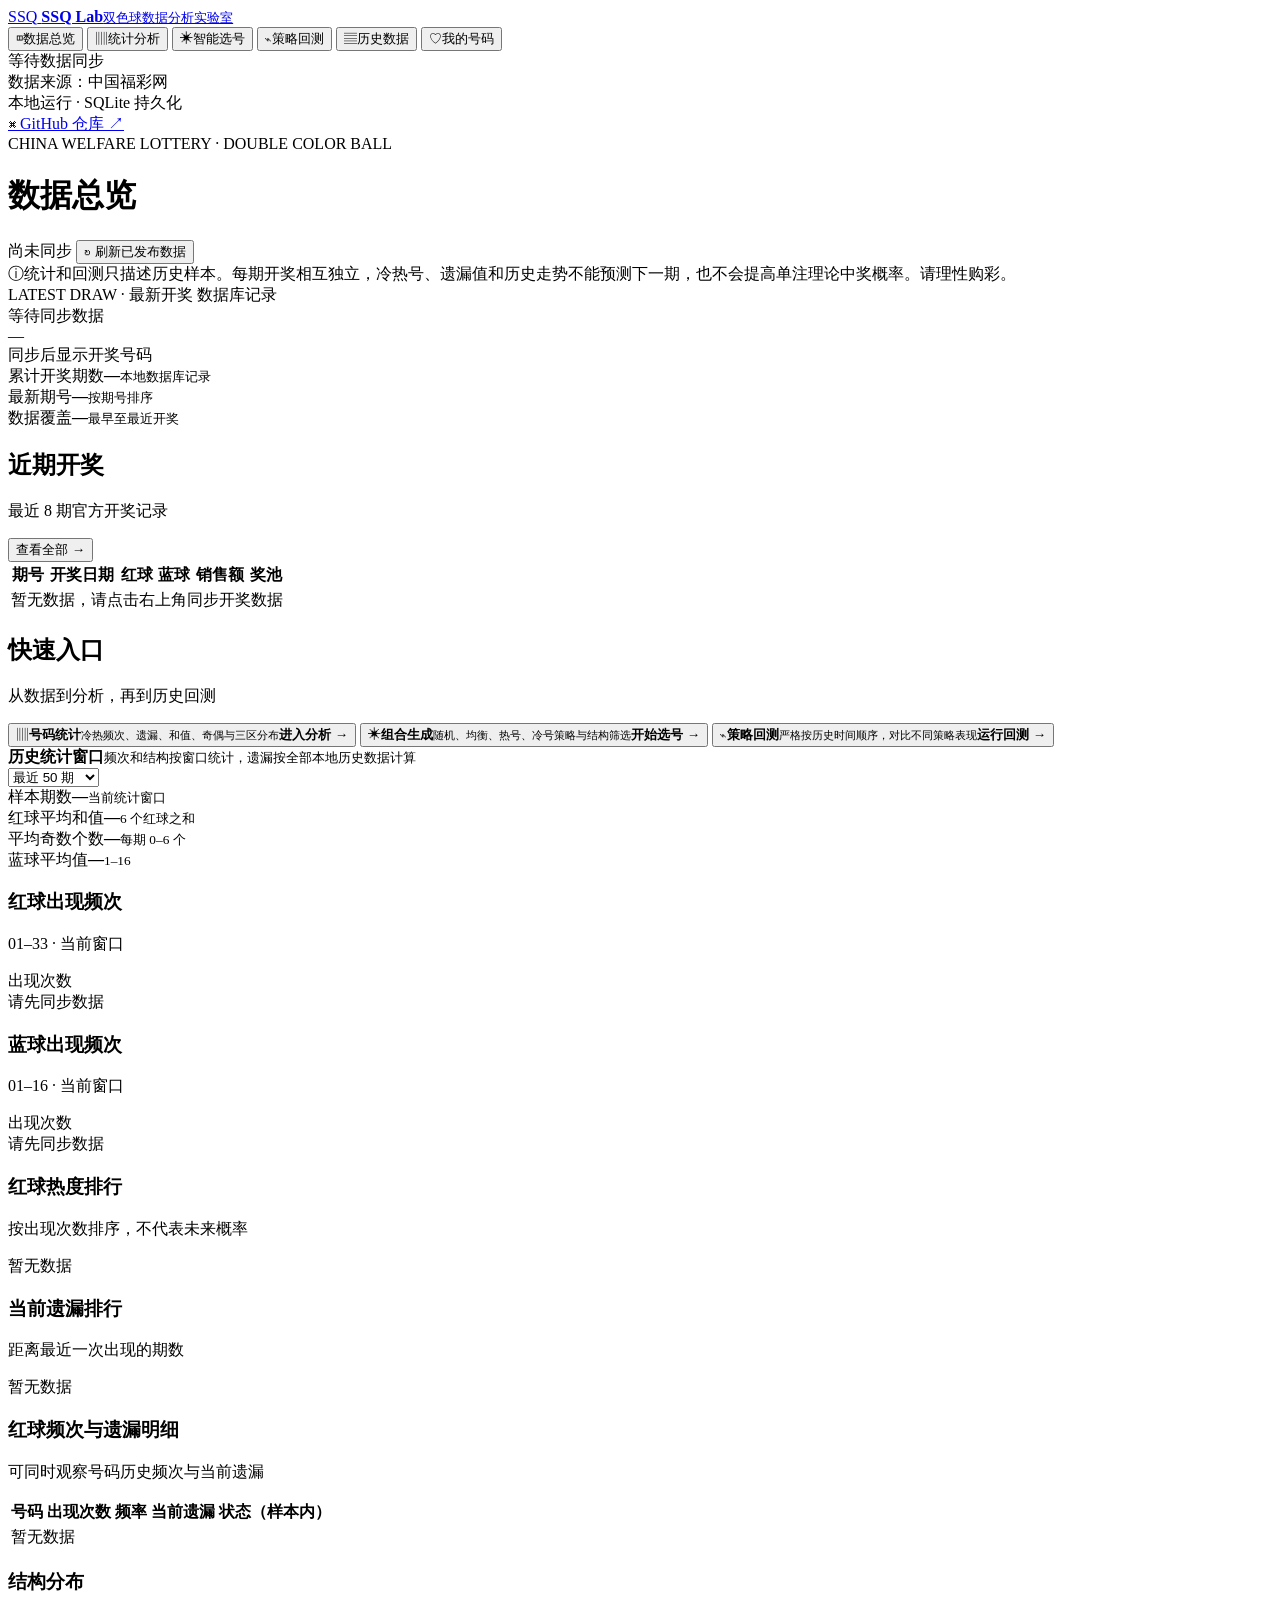
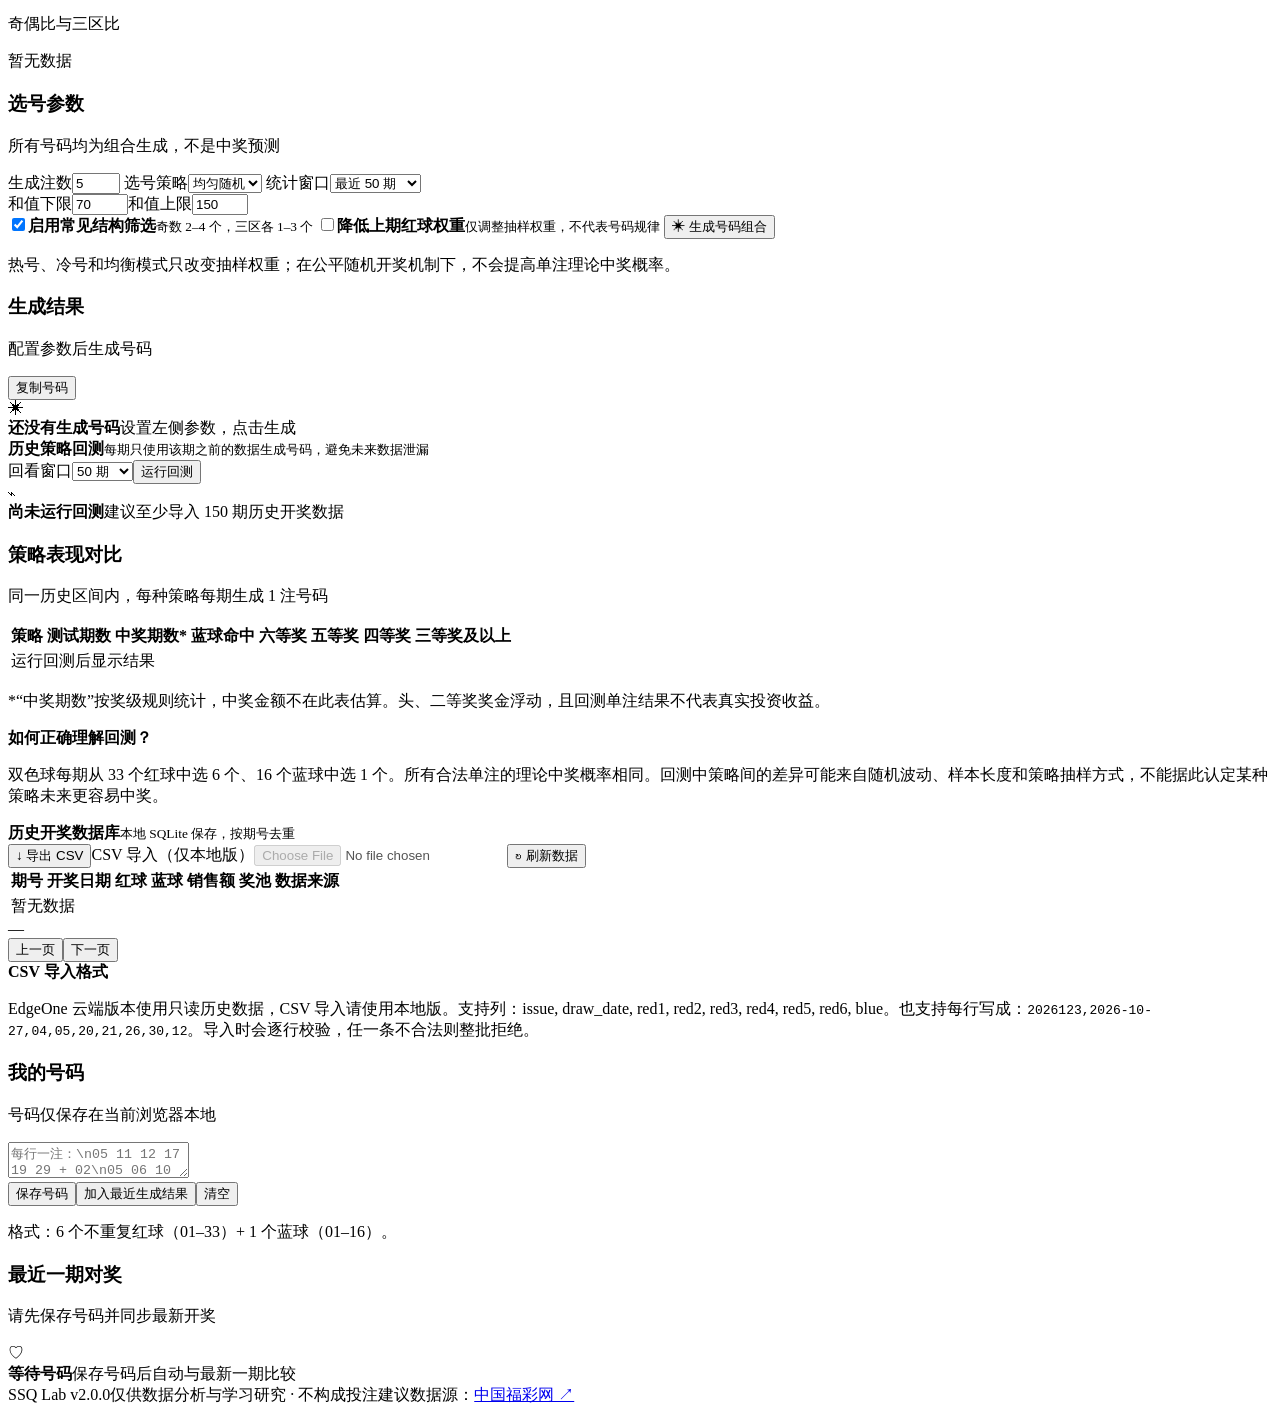
==== index.html @ 68e5dbf3 "feat: add EdgeOne static frontend index.html" ====
<!doctype html>
<html lang="zh-CN">
<head>
  <meta charset="utf-8">
  <meta name="viewport" content="width=device-width,initial-scale=1">
  <meta name="theme-color" content="#101a31">
  <title>SSQ Lab · 双色球数据分析实验室</title>
  <link rel="stylesheet" href="/static/style.css">
</head>
<body>
  <div class="app-shell">
    <aside class="sidebar">
      <a class="brand" href="/">
        <span class="brand-mark">SSQ</span>
        <span><strong>SSQ Lab</strong><small>双色球数据分析实验室</small></span>
      </a>
      <nav class="nav" aria-label="主导航">
        <button class="nav-item active" data-tab="overview"><span class="nav-icon">◫</span>数据总览</button>
        <button class="nav-item" data-tab="analysis"><span class="nav-icon">▥</span>统计分析</button>
        <button class="nav-item" data-tab="picker"><span class="nav-icon">✳</span>智能选号</button>
        <button class="nav-item" data-tab="backtest"><span class="nav-icon">⌁</span>策略回测</button>
        <button class="nav-item" data-tab="history"><span class="nav-icon">▤</span>历史数据</button>
        <button class="nav-item" data-tab="tickets"><span class="nav-icon">♡</span>我的号码</button>
      </nav>
      <div class="sidebar-bottom">
        <div class="source-state"><i id="sourceDot"></i><span id="sourceState">等待数据同步</span></div>
        <div class="sidebar-note">数据来源：中国福彩网<br>本地运行 · SQLite 持久化</div>
        <a class="github-link" href="https://github.com/nirvana9/ssq-lab" target="_blank" rel="noreferrer">⌘ GitHub 仓库 ↗</a>
      </div>
    </aside>

    <main class="main">
      <header class="topbar">
        <div><div class="eyebrow">CHINA WELFARE LOTTERY · DOUBLE COLOR BALL</div><h1 id="pageTitle">数据总览</h1></div>
        <div class="top-actions">
          <span class="sync-time" id="syncTime">尚未同步</span>
          <button class="btn btn-primary" id="syncBtn"><span>↻</span> 刷新已发布数据</button>
        </div>
      </header>

      <div class="notice"><span class="notice-icon">ⓘ</span><span>统计和回测只描述历史样本。每期开奖相互独立，冷热号、遗漏值和历史走势不能预测下一期，也不会提高单注理论中奖概率。请理性购彩。</span></div>

      <section class="page active" id="page-overview">
        <div class="hero-row">
          <div class="hero-card">
            <div class="hero-top"><span class="hero-label">LATEST DRAW · 最新开奖</span><span class="live-pill"><i></i> 数据库记录</span></div>
            <div class="hero-issue" id="latestIssue">等待同步数据</div>
            <div class="hero-date" id="latestDate">—</div>
            <div class="balls-line" id="latestBalls"><span class="empty-inline">同步后显示开奖号码</span></div>
          </div>
          <div class="hero-side">
            <div class="mini-stat"><span>累计开奖期数</span><strong id="totalDraws">—</strong><small>本地数据库记录</small></div>
            <div class="mini-stat"><span>最新期号</span><strong id="latestIssueMini">—</strong><small>按期号排序</small></div>
            <div class="mini-stat"><span>数据覆盖</span><strong id="dateRange">—</strong><small>最早至最近开奖</small></div>
          </div>
        </div>

        <div class="section-head"><div><h2>近期开奖</h2><p>最近 8 期官方开奖记录</p></div><button class="text-btn" data-goto="history">查看全部 →</button></div>
        <div class="panel-card"><div class="table-scroll"><table><thead><tr><th>期号</th><th>开奖日期</th><th>红球</th><th>蓝球</th><th>销售额</th><th>奖池</th></tr></thead><tbody id="recentRows"><tr><td colspan="6" class="empty-cell">暂无数据，请点击右上角同步开奖数据</td></tr></tbody></table></div></div>

        <div class="section-head"><div><h2>快速入口</h2><p>从数据到分析，再到历史回测</p></div></div>
        <div class="quick-grid">
          <button class="quick-card" data-goto="analysis"><span class="quick-icon purple">▥</span><strong>号码统计</strong><small>冷热频次、遗漏、和值、奇偶与三区分布</small><b>进入分析 →</b></button>
          <button class="quick-card" data-goto="picker"><span class="quick-icon orange">✳</span><strong>组合生成</strong><small>随机、均衡、热号、冷号策略与结构筛选</small><b>开始选号 →</b></button>
          <button class="quick-card" data-goto="backtest"><span class="quick-icon green">⌁</span><strong>策略回测</strong><small>严格按历史时间顺序，对比不同策略表现</small><b>运行回测 →</b></button>
        </div>
      </section>

      <section class="page" id="page-analysis">
        <div class="toolbar-card">
          <div><strong>历史统计窗口</strong><small>频次和结构按窗口统计，遗漏按全部本地历史数据计算</small></div>
          <select id="analysisWindow"><option value="30">最近 30 期</option><option value="50" selected>最近 50 期</option><option value="100">最近 100 期</option><option value="200">最近 200 期</option><option value="all">全部历史</option></select>
        </div>
        <div class="metric-grid four">
          <div class="metric-card"><span>样本期数</span><strong id="metricCount">—</strong><small>当前统计窗口</small></div>
          <div class="metric-card"><span>红球平均和值</span><strong id="metricSum">—</strong><small>6 个红球之和</small></div>
          <div class="metric-card"><span>平均奇数个数</span><strong id="metricOdd">—</strong><small>每期 0–6 个</small></div>
          <div class="metric-card"><span>蓝球平均值</span><strong id="metricBlue">—</strong><small>1–16</small></div>
        </div>
        <div class="analysis-grid">
          <div class="panel-card chart-card"><div class="panel-title"><div><h3>红球出现频次</h3><p>01–33 · 当前窗口</p></div><span class="legend"><i class="red-dot"></i>出现次数</span></div><div id="redChart" class="bar-chart red-chart"><div class="empty-cell">请先同步数据</div></div></div>
          <div class="panel-card chart-card"><div class="panel-title"><div><h3>蓝球出现频次</h3><p>01–16 · 当前窗口</p></div><span class="legend"><i class="blue-dot"></i>出现次数</span></div><div id="blueChart" class="bar-chart blue-chart"><div class="empty-cell">请先同步数据</div></div></div>
          <div class="panel-card"><div class="panel-title"><div><h3>红球热度排行</h3><p>按出现次数排序，不代表未来概率</p></div></div><div id="hotList" class="rank-list empty-cell">暂无数据</div></div>
          <div class="panel-card"><div class="panel-title"><div><h3>当前遗漏排行</h3><p>距离最近一次出现的期数</p></div></div><div id="omissionList" class="rank-list empty-cell">暂无数据</div></div>
          <div class="panel-card wide"><div class="panel-title"><div><h3>红球频次与遗漏明细</h3><p>可同时观察号码历史频次与当前遗漏</p></div></div><div class="table-scroll"><table><thead><tr><th>号码</th><th>出现次数</th><th>频率</th><th>当前遗漏</th><th>状态（样本内）</th></tr></thead><tbody id="frequencyRows"><tr><td colspan="5" class="empty-cell">暂无数据</td></tr></tbody></table></div></div>
          <div class="panel-card"><div class="panel-title"><div><h3>结构分布</h3><p>奇偶比与三区比</p></div></div><div id="structureBox" class="structure-box empty-cell">暂无数据</div></div>
        </div>
      </section>

      <section class="page" id="page-picker">
        <div class="picker-layout">
          <div class="panel-card settings-card">
            <div class="panel-title"><div><h3>选号参数</h3><p>所有号码均为组合生成，不是中奖预测</p></div></div>
            <label class="field-label">生成注数<input type="number" id="pickCount" min="1" max="50" value="5"></label>
            <label class="field-label">选号策略<select id="pickMode"><option value="random">均匀随机</option><option value="balanced">均衡参考</option><option value="hot">热号参考</option><option value="cold">冷号参考</option></select></label>
            <label class="field-label">统计窗口<select id="pickWindow"><option value="30">最近 30 期</option><option value="50" selected>最近 50 期</option><option value="100">最近 100 期</option><option value="all">全部历史</option></select></label>
            <div class="two-fields"><label class="field-label">和值下限<input type="number" id="sumMin" value="70" min="21" max="183"></label><label class="field-label">和值上限<input type="number" id="sumMax" value="150" min="21" max="183"></label></div>
            <label class="check-option"><input type="checkbox" id="useFilters" checked><span><b>启用常见结构筛选</b><small>奇数 2–4 个，三区各 1–3 个</small></span></label>
            <label class="check-option"><input type="checkbox" id="avoidLatest"><span><b>降低上期红球权重</b><small>仅调整抽样权重，不代表号码规律</small></span></label>
            <button class="btn btn-primary btn-full" id="generateBtn">✳ 生成号码组合</button>
            <p class="field-footnote">热号、冷号和均衡模式只改变抽样权重；在公平随机开奖机制下，不会提高单注理论中奖概率。</p>
          </div>
          <div class="panel-card results-card"><div class="panel-title"><div><h3>生成结果</h3><p id="pickSummary">配置参数后生成号码</p></div><button class="btn btn-ghost" id="copyPicksBtn">复制号码</button></div><div id="pickResults" class="pick-results empty-state"><div class="empty-symbol">✳</div><strong>还没有生成号码</strong><span>设置左侧参数，点击生成</span></div></div>
        </div>
      </section>

      <section class="page" id="page-backtest">
        <div class="toolbar-card"><div><strong>历史策略回测</strong><small>每期只使用该期之前的数据生成号码，避免未来数据泄漏</small></div><div class="toolbar-controls"><label>回看窗口<select id="backtestWindow"><option value="30">30 期</option><option value="50" selected>50 期</option><option value="100">100 期</option><option value="200">200 期</option></select></label><button class="btn btn-primary" id="runBacktestBtn">运行回测</button></div></div>
        <div id="backtestSummary" class="backtest-summary"><div class="empty-state"><div class="empty-symbol">⌁</div><strong>尚未运行回测</strong><span>建议至少导入 150 期历史开奖数据</span></div></div>
        <div class="panel-card"><div class="panel-title"><div><h3>策略表现对比</h3><p>同一历史区间内，每种策略每期生成 1 注号码</p></div></div><div class="table-scroll"><table><thead><tr><th>策略</th><th>测试期数</th><th>中奖期数*</th><th>蓝球命中</th><th>六等奖</th><th>五等奖</th><th>四等奖</th><th>三等奖及以上</th></tr></thead><tbody id="backtestRows"><tr><td colspan="8" class="empty-cell">运行回测后显示结果</td></tr></tbody></table></div><p class="table-footnote">*“中奖期数”按奖级规则统计，中奖金额不在此表估算。头、二等奖奖金浮动，且回测单注结果不代表真实投资收益。</p></div>
        <div class="panel-card disclaimer-card"><strong>如何正确理解回测？</strong><p>双色球每期从 33 个红球中选 6 个、16 个蓝球中选 1 个。所有合法单注的理论中奖概率相同。回测中策略间的差异可能来自随机波动、样本长度和策略抽样方式，不能据此认定某种策略未来更容易中奖。</p></div>
      </section>

      <section class="page" id="page-history">
        <div class="toolbar-card"><div><strong>历史开奖数据库</strong><small id="historyCount">本地 SQLite 保存，按期号去重</small></div><div class="toolbar-controls"><button class="btn btn-ghost" id="exportBtn">↓ 导出 CSV</button><label class="btn btn-ghost file-button" aria-disabled="true">CSV 导入（仅本地版）<input type="file" id="importFile" accept=".csv,.txt" disabled></label><button class="btn btn-primary" id="manualSyncBtn">↻ 刷新数据</button></div></div>
        <div class="panel-card"><div class="table-scroll"><table><thead><tr><th>期号</th><th>开奖日期</th><th>红球</th><th>蓝球</th><th>销售额</th><th>奖池</th><th>数据来源</th></tr></thead><tbody id="historyRows"><tr><td colspan="7" class="empty-cell">暂无数据</td></tr></tbody></table></div><div class="table-bottom"><span id="historyPageInfo">—</span><div><button class="btn btn-ghost btn-small" id="prevPage">上一页</button><button class="btn btn-ghost btn-small" id="nextPage">下一页</button></div></div></div>
        <div class="panel-card import-help"><strong>CSV 导入格式</strong><p>EdgeOne 云端版本使用只读历史数据，CSV 导入请使用本地版。支持列：issue, draw_date, red1, red2, red3, red4, red5, red6, blue。也支持每行写成：<code>2026123,2026-10-27,04,05,20,21,26,30,12</code>。导入时会逐行校验，任一条不合法则整批拒绝。</p></div>
      </section>

      <section class="page" id="page-tickets">
        <div class="tickets-layout"><div class="panel-card"><div class="panel-title"><div><h3>我的号码</h3><p>号码仅保存在当前浏览器本地</p></div></div><textarea id="ticketInput" placeholder="每行一注：\n05 11 12 17 19 29 + 02\n05 06 10 15 18 24 + 09"></textarea><div class="ticket-actions"><button class="btn btn-primary" id="saveTicketsBtn">保存号码</button><button class="btn btn-ghost" id="addPicksBtn">加入最近生成结果</button><button class="btn btn-ghost" id="clearTicketsBtn">清空</button></div><p class="field-footnote">格式：6 个不重复红球（01–33）+ 1 个蓝球（01–16）。</p></div><div class="panel-card"><div class="panel-title"><div><h3>最近一期对奖</h3><p id="ticketCompareTitle">请先保存号码并同步最新开奖</p></div></div><div id="ticketCompare" class="empty-state compact"><div class="empty-symbol">♡</div><strong>等待号码</strong><span>保存号码后自动与最新一期比较</span></div></div></div>
      </section>

      <footer class="footer"><span>SSQ Lab v2.0.0</span><span>仅供数据分析与学习研究 · 不构成投注建议</span><span>数据源：<a href="https://www.cwl.gov.cn/ygkj/wqkjgg/ssq/" target="_blank" rel="noreferrer">中国福彩网 ↗</a></span></footer>
    </main>
  </div>
  <div class="toast" id="toast" role="status"></div>
  <script src="/static/app.js"></script>
</body>
</html>
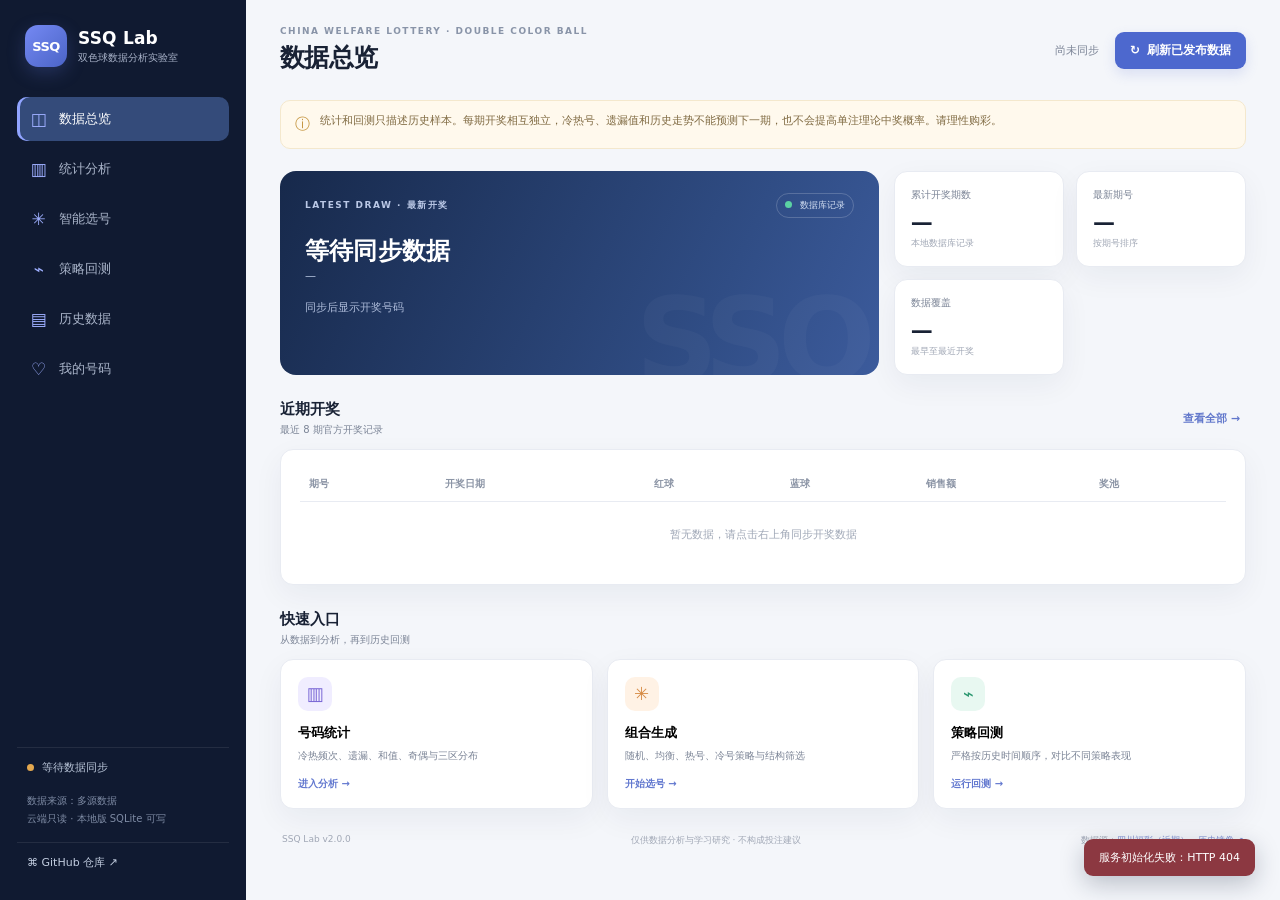
==== commit 33f4a3fd: "ui: display actual multi-source data attribution" ====
--- a/index.html
+++ b/index.html
@@ -24,7 +24,7 @@
       </nav>
       <div class="sidebar-bottom">
         <div class="source-state"><i id="sourceDot"></i><span id="sourceState">等待数据同步</span></div>
-        <div class="sidebar-note">数据来源：中国福彩网<br>本地运行 · SQLite 持久化</div>
+        <div class="sidebar-note">数据来源：<span id="dataSourceLabel">多源数据</span><br>云端只读 · 本地版 SQLite 可写</div>
         <a class="github-link" href="https://github.com/nirvana9/ssq-lab" target="_blank" rel="noreferrer">⌘ GitHub 仓库 ↗</a>
       </div>
     </aside>
@@ -121,7 +121,7 @@
         <div class="tickets-layout"><div class="panel-card"><div class="panel-title"><div><h3>我的号码</h3><p>号码仅保存在当前浏览器本地</p></div></div><textarea id="ticketInput" placeholder="每行一注：\n05 11 12 17 19 29 + 02\n05 06 10 15 18 24 + 09"></textarea><div class="ticket-actions"><button class="btn btn-primary" id="saveTicketsBtn">保存号码</button><button class="btn btn-ghost" id="addPicksBtn">加入最近生成结果</button><button class="btn btn-ghost" id="clearTicketsBtn">清空</button></div><p class="field-footnote">格式：6 个不重复红球（01–33）+ 1 个蓝球（01–16）。</p></div><div class="panel-card"><div class="panel-title"><div><h3>最近一期对奖</h3><p id="ticketCompareTitle">请先保存号码并同步最新开奖</p></div></div><div id="ticketCompare" class="empty-state compact"><div class="empty-symbol">♡</div><strong>等待号码</strong><span>保存号码后自动与最新一期比较</span></div></div></div>
       </section>
 
-      <footer class="footer"><span>SSQ Lab v2.0.0</span><span>仅供数据分析与学习研究 · 不构成投注建议</span><span>数据源：<a href="https://www.cwl.gov.cn/ygkj/wqkjgg/ssq/" target="_blank" rel="noreferrer">中国福彩网 ↗</a></span></footer>
+      <footer class="footer"><span>SSQ Lab v2.0.0</span><span>仅供数据分析与学习研究 · 不构成投注建议</span><span>数据源：<a href="https://www.scflcp.com.cn/ssq" target="_blank" rel="noreferrer">四川福彩（近期）</a> · <a href="https://github.com/wangdaodao/DoubleColorBall" target="_blank" rel="noreferrer">历史镜像 ↗</a></span></footer>
     </main>
   </div>
   <div class="toast" id="toast" role="status"></div>
--- a/static/style.css
+++ b/static/style.css
@@ -0,0 +1,4 @@
+:root{--bg:#f4f6fa;--surface:#fff;--ink:#192235;--muted:#7b8496;--line:#e8ebf2;--nav:#101a31;--nav2:#192641;--blue:#4d70d9;--red:#e15d66;--green:#239a72;--shadow:0 10px 30px rgba(23,36,67,.055);font-family:system-ui,-apple-system,'Segoe UI','Microsoft YaHei',sans-serif}
+*{box-sizing:border-box}body{margin:0;background:var(--bg);color:var(--ink);font-size:14px}button,input,select,textarea{font:inherit}button{cursor:pointer}.app-shell{min-height:100vh}.sidebar{position:fixed;inset:0 auto 0 0;width:246px;background:var(--nav);color:#fff;padding:25px 17px 18px;display:flex;flex-direction:column;z-index:10}.brand{display:flex;gap:11px;align-items:center;color:#fff;text-decoration:none;padding:0 8px 30px}.brand-mark{width:42px;height:42px;border-radius:13px;background:linear-gradient(135deg,#7589f3,#4b64c7);display:grid;place-items:center;font-weight:800;font-size:13px;letter-spacing:-.5px;box-shadow:0 6px 18px #566ac64a}.brand strong{display:block;font-size:17px;letter-spacing:.2px}.brand small{display:block;color:#a8b2c8;font-size:10px;margin-top:3px}.nav{display:grid;gap:6px}.nav-item{border:0;background:transparent;color:#aab5ca;text-align:left;padding:12px 13px;border-radius:10px;display:flex;align-items:center;gap:12px;font-size:13px;transition:.18s}.nav-item:hover{background:#ffffff0d;color:#fff}.nav-item.active{background:#344b7a;color:#fff;box-shadow:inset 3px 0 #91a4ff}.nav-icon{width:17px;text-align:center;font-size:17px;color:#9eafff}.sidebar-bottom{margin-top:auto}.source-state{display:flex;align-items:center;gap:8px;padding:12px 10px;color:#b9c5d8;font-size:11px;border-top:1px solid #ffffff15}.source-state i,.live-pill i{width:7px;height:7px;border-radius:50%;background:#e4a84f;display:inline-block}.source-state i.ok{background:#45c69b;box-shadow:0 0 0 4px #45c69b22}.sidebar-note{font-size:10px;line-height:1.8;color:#7e8ba4;padding:5px 10px 14px}.github-link{display:block;text-decoration:none;color:#c2cde0;font-size:11px;padding:12px 10px;border-top:1px solid #ffffff15}.main{margin-left:246px;padding:0 34px 20px;max-width:1600px}.topbar{min-height:100px;display:flex;align-items:center;justify-content:space-between;gap:20px}.eyebrow{font-size:9px;letter-spacing:1.5px;color:#8994a8;font-weight:700;margin-bottom:5px}.topbar h1{font-size:25px;margin:0;font-weight:750;letter-spacing:-.6px}.top-actions{display:flex;align-items:center;gap:16px}.sync-time{font-size:11px;color:var(--muted)}.btn{border:0;border-radius:9px;padding:10px 15px;font-weight:650;font-size:12px;transition:.18s;display:inline-flex;align-items:center;justify-content:center;gap:7px}.btn-primary{background:#4d68ce;color:white;box-shadow:0 5px 13px #4d68ce2a}.btn-primary:hover{background:#405bc0;transform:translateY(-1px)}.btn-ghost{background:#f0f2f8;color:#59647a;border:1px solid #e7eaf1}.btn-ghost:hover{background:#e8ecf7}.btn-full{width:100%;margin-top:20px;padding:13px}.btn-small{padding:7px 10px;font-size:11px}.notice{display:flex;gap:10px;align-items:flex-start;background:#fff9ed;border:1px solid #f4e8cd;border-radius:10px;padding:11px 14px;color:#806b43;font-size:11px;line-height:1.65;margin:0 0 22px}.notice-icon{font-size:15px;color:#c4953f}.page{display:none}.page.active{display:block}.hero-row{display:grid;grid-template-columns:minmax(0,1.7fr) minmax(260px,1fr);gap:15px}.hero-card{border-radius:16px;padding:22px 25px;background:linear-gradient(115deg,#17294b,#304d85 72%,#3c5b9c);color:#fff;min-height:203px;position:relative;overflow:hidden}.hero-card:after{content:'SSQ';position:absolute;right:12px;bottom:-32px;font-size:115px;font-weight:800;letter-spacing:-9px;color:#ffffff08}.hero-top{display:flex;align-items:center;justify-content:space-between}.hero-label{font-size:9px;letter-spacing:1.5px;color:#bac8e6;font-weight:700}.live-pill{font-size:9px;color:#d2def2;border:1px solid #ffffff30;padding:5px 8px;border-radius:20px}.live-pill i{background:#5bd2a3;margin-right:5px}.hero-issue{font-size:24px;font-weight:750;letter-spacing:.2px;margin-top:17px}.hero-date{font-size:11px;color:#bdcbe5;margin-top:2px}.balls-line{display:flex;align-items:center;gap:8px;margin-top:18px;position:relative;z-index:1}.ball{display:inline-flex;width:34px;height:34px;border-radius:50%;align-items:center;justify-content:center;background:linear-gradient(145deg,#f27a80,#d94c59);color:#fff;font-size:12px;font-weight:750;box-shadow:inset 0 -2px 3px #8e253433}.ball.blue{background:linear-gradient(145deg,#75a3f5,#3d69c7)}.plus{color:#d3dced;font-size:11px;margin:0 2px}.empty-inline{font-size:11px;color:#aebcda}.hero-side{display:grid;grid-template-columns:1fr 1fr;gap:12px}.mini-stat{background:#fff;border:1px solid var(--line);border-radius:13px;padding:16px;box-shadow:var(--shadow)}.mini-stat span,.metric-card span{display:block;color:var(--muted);font-size:10px}.mini-stat strong{display:block;font-size:22px;margin-top:8px;letter-spacing:-.5px}.mini-stat small{display:block;color:#a0a7b5;font-size:9px;margin-top:2px}.section-head{display:flex;align-items:center;justify-content:space-between;margin:25px 0 12px}.section-head h2{font-size:15px;margin:0 0 4px}.section-head p{font-size:10px;color:var(--muted);margin:0}.text-btn{border:0;background:none;color:#6177cb;font-size:11px;font-weight:650}.panel-card{background:#fff;border:1px solid var(--line);border-radius:13px;box-shadow:var(--shadow);padding:17px 19px;min-width:0}.table-scroll{overflow:auto}table{width:100%;border-collapse:collapse;white-space:nowrap;font-size:11px}th{text-align:left;color:#8c95a6;font-size:10px;font-weight:600;padding:10px 9px;border-bottom:1px solid var(--line)}td{padding:11px 9px;border-bottom:1px solid #f0f2f6;color:#465167}tbody tr:last-child td{border-bottom:0}.issue-cell{font-weight:700;color:#27344e}.small-balls{display:flex;align-items:center;gap:4px}.small-balls .ball{width:22px;height:22px;font-size:9px;box-shadow:none}.empty-cell{text-align:center;color:#a0a8b7;padding:25px 12px!important}.quick-grid{display:grid;grid-template-columns:repeat(3,1fr);gap:14px}.quick-card{text-align:left;background:#fff;border:1px solid var(--line);border-radius:13px;padding:17px;box-shadow:var(--shadow);display:flex;flex-direction:column;align-items:flex-start;transition:.18s}.quick-card:hover{transform:translateY(-2px);border-color:#d5dcf3}.quick-icon{width:34px;height:34px;border-radius:10px;display:grid;place-items:center;font-size:18px;margin-bottom:13px}.quick-icon.purple{background:#f0edff;color:#7967d5}.quick-icon.orange{background:#fff2e5;color:#d68a43}.quick-icon.green{background:#e8f8f1;color:#29966e}.quick-card strong{font-size:13px}.quick-card small{font-size:10px;line-height:1.6;color:var(--muted);margin:6px 0 13px}.quick-card b{font-size:10px;color:#6278cf}.toolbar-card{background:#fff;border:1px solid var(--line);border-radius:12px;padding:14px 17px;display:flex;align-items:center;justify-content:space-between;gap:15px;margin-bottom:15px;box-shadow:var(--shadow)}.toolbar-card strong{display:block;font-size:12px}.toolbar-card small{display:block;color:var(--muted);font-size:10px;margin-top:4px}.toolbar-card select,.toolbar-controls select,.field-label select,.field-label input{border:1px solid #e2e6ef;background:#fff;border-radius:8px;padding:9px 10px;color:#344056;font-size:11px;outline:none}.metric-grid{display:grid;gap:12px;margin-bottom:15px}.metric-grid.four{grid-template-columns:repeat(4,1fr)}.metric-card{background:#fff;border:1px solid var(--line);border-radius:12px;padding:14px 16px;box-shadow:var(--shadow)}.metric-card strong{display:block;font-size:23px;margin:7px 0 1px}.metric-card small{font-size:9px;color:#a1a8b6}.analysis-grid{display:grid;grid-template-columns:1fr 1fr;gap:14px}.chart-card{min-height:255px}.panel-title{display:flex;align-items:flex-start;justify-content:space-between;gap:10px;margin-bottom:15px}.panel-title h3{font-size:13px;margin:0 0 4px}.panel-title p{font-size:10px;color:var(--muted);margin:0}.legend{font-size:9px;color:#8993a4;display:flex;align-items:center;gap:5px}.legend i{width:7px;height:7px;border-radius:50%}.red-dot{background:#df6871}.blue-dot{background:#6688dc}.bar-chart{height:165px;display:flex;align-items:flex-end;gap:4px;padding:12px 2px 0;overflow:hidden}.bar-item{flex:1;min-width:0;display:flex;flex-direction:column;align-items:center;justify-content:flex-end;height:100%;gap:5px}.bar-track{height:125px;width:100%;background:#f5f6fa;border-radius:5px 5px 2px 2px;display:flex;align-items:flex-end;overflow:hidden}.bar-fill{width:100%;border-radius:5px 5px 0 0;background:linear-gradient(180deg,#f08a90,#d95c66);min-height:2px}.blue-chart .bar-fill{background:linear-gradient(180deg,#88a7ef,#5578d0)}.bar-item small{font-size:8px;color:#8892a3}.bar-item b{font-size:8px;color:#657086;font-weight:600}.rank-list{display:grid;gap:9px}.rank-row{display:flex;align-items:center;gap:9px;font-size:10px}.rank-no{width:24px;height:24px;border-radius:50%;display:grid;place-items:center;background:#fff0f1;color:#d85b65;font-weight:700}.rank-row.blue-rank .rank-no{background:#eef3ff;color:#5677d2}.rank-bar{height:5px;background:#f0f2f7;border-radius:5px;flex:1;overflow:hidden}.rank-bar i{display:block;height:100%;background:#e47b82;border-radius:5px}.rank-row.blue-rank .rank-bar i{background:#7190df}.rank-row strong{font-size:10px;min-width:17px;text-align:right}.frequency-status{padding:3px 7px;border-radius:20px;font-size:9px}.frequency-status.hot{background:#fff0f0;color:#ce6269}.frequency-status.cold{background:#eef3ff;color:#5d78c3}.wide{grid-column:1/-1}.structure-box{display:grid;gap:15px}.structure-group strong{display:block;font-size:10px;margin-bottom:8px}.structure-row{display:flex;align-items:center;gap:8px;margin:6px 0;font-size:9px;color:#758094}.structure-row span:first-child{width:42px}.structure-row .structure-bar{height:7px;background:#f0f2f7;border-radius:6px;overflow:hidden;flex:1}.structure-row .structure-bar i{height:100%;display:block;background:#8397df;border-radius:6px}.picker-layout{display:grid;grid-template-columns:minmax(270px,.72fr) minmax(0,1.5fr);gap:15px}.settings-card{align-self:start}.field-label{display:grid;gap:7px;font-size:10px;color:#7e8797;margin:13px 0}.field-label input,.field-label select{width:100%;font-size:12px;padding:10px}.two-fields{display:grid;grid-template-columns:1fr 1fr;gap:10px}.check-option{display:flex;align-items:flex-start;gap:9px;padding:11px 0;border-top:1px solid #f0f2f6}.check-option input{margin-top:2px;accent-color:#536fd0}.check-option b{display:block;font-size:10px;color:#465167}.check-option small{display:block;font-size:9px;color:#9aa2b0;margin-top:3px}.field-footnote{font-size:9px;line-height:1.7;color:#9aa2b0;margin:13px 0 0}.results-card{min-height:400px}.pick-results{display:grid;gap:10px}.pick-row{border:1px solid #edf0f5;border-radius:10px;padding:12px 14px;display:flex;align-items:center;justify-content:space-between;gap:12px}.pick-row-left{display:flex;align-items:center;gap:12px}.pick-index{font-size:10px;color:#a1a8b5;width:20px}.pick-row .balls-line{margin:0;gap:6px}.pick-row .ball{width:31px;height:31px}.pick-meta{font-size:9px;color:#929bad;text-align:right}.pick-actions{display:flex;gap:7px}.icon-btn{border:1px solid #e7eaf1;background:#fff;color:#7d8798;border-radius:7px;padding:6px 8px;font-size:10px}.empty-state{display:flex;flex-direction:column;align-items:center;justify-content:center;min-height:250px;color:#a0a8b7;gap:7px}.empty-state strong{font-size:12px;color:#69758a}.empty-state span{font-size:10px}.empty-symbol{font-size:30px;color:#a8b7ed;margin-bottom:5px}.backtest-summary{margin-bottom:15px}.backtest-summary .metric-grid{margin:0}.backtest-cards{display:grid;grid-template-columns:repeat(4,1fr);gap:12px}.strategy-card{border:1px solid var(--line);background:#fff;border-radius:12px;padding:15px}.strategy-card strong{font-size:12px}.strategy-card .big{display:block;font-size:25px;font-weight:750;margin:8px 0 3px}.strategy-card small{font-size:9px;color:var(--muted)}.table-footnote{font-size:9px;color:#9aa2b0;margin:12px 0 0}.disclaimer-card{margin-top:14px;background:#f9faff;border-color:#e9edfb;box-shadow:none}.disclaimer-card strong{font-size:11px}.disclaimer-card p{font-size:10px;color:#7e8797;line-height:1.7;margin:6px 0 0}.toolbar-controls{display:flex;align-items:center;gap:9px}.toolbar-controls label{font-size:10px;color:#8c95a6;display:flex;align-items:center;gap:7px}.file-button{position:relative;overflow:hidden}.file-button input{position:absolute;inset:0;opacity:0;cursor:pointer}.table-bottom{display:flex;align-items:center;justify-content:space-between;border-top:1px solid #f0f2f6;padding-top:12px;margin-top:5px;color:#9aa2b0;font-size:10px}.import-help{margin-top:14px;box-shadow:none;background:#fafbfe}.import-help strong{font-size:11px}.import-help p{font-size:10px;color:#808a9b;line-height:1.8;margin:6px 0 0}.import-help code{background:#eef1f8;padding:2px 5px;border-radius:4px;color:#586a9d}.tickets-layout{display:grid;grid-template-columns:1fr 1fr;gap:15px}textarea{width:100%;min-height:160px;resize:vertical;border:1px solid #e3e7ef;border-radius:9px;padding:12px;color:#3c465b;background:#fcfdff;font:12px/1.7 ui-monospace,Consolas,monospace;outline:none}textarea:focus,input:focus,select:focus{border-color:#9eadea;box-shadow:0 0 0 3px #7188df18}.ticket-actions{display:flex;gap:8px;margin-top:10px}.empty-state.compact{min-height:190px}.compare-row{border:1px solid #edf0f5;border-radius:9px;padding:10px;margin:8px 0}.compare-row-top{display:flex;justify-content:space-between;align-items:center;font-size:10px;margin-bottom:7px}.compare-hit{font-size:10px;color:#2c9a73;font-weight:700}.footer{display:flex;justify-content:space-between;gap:12px;color:#a0a7b5;font-size:9px;padding:25px 2px 8px}.footer a{color:#7d8ed1;text-decoration:none}.toast{position:fixed;right:25px;bottom:24px;background:#1c2944;color:#fff;padding:11px 15px;border-radius:9px;font-size:11px;box-shadow:0 8px 25px #14213b40;opacity:0;transform:translateY(10px);transition:.22s;pointer-events:none;z-index:99;max-width:min(440px,calc(100vw - 40px))}.toast.show{opacity:1;transform:translateY(0)}.toast.error{background:#8c3841}
+@media(max-width:1100px){.sidebar{width:210px}.main{margin-left:210px;padding:0 22px 20px}.hero-row{grid-template-columns:1fr}.hero-side{grid-template-columns:repeat(3,1fr)}.backtest-cards{grid-template-columns:repeat(2,1fr)}}
+@media(max-width:760px){.sidebar{position:static;width:auto;height:auto;padding:12px 14px}.brand{padding:0 4px 12px}.brand-mark{width:36px;height:36px}.nav{display:flex;overflow:auto;gap:5px}.nav-item{white-space:nowrap;padding:9px 11px;font-size:11px}.nav-icon{display:none}.sidebar-bottom{display:none}.main{margin:0;padding:0 13px 15px}.topbar{min-height:80px;align-items:flex-start;padding-top:17px}.topbar h1{font-size:21px}.eyebrow{font-size:8px}.top-actions{gap:7px;flex-direction:column-reverse;align-items:flex-end}.sync-time{font-size:9px}.btn{padding:9px 11px;font-size:10px}.notice{font-size:10px}.hero-card{padding:18px;min-height:185px}.hero-issue{font-size:20px}.balls-line{gap:5px}.ball{width:29px;height:29px;font-size:10px}.hero-side{gap:8px}.mini-stat{padding:11px}.mini-stat strong{font-size:17px}.mini-stat span{font-size:9px}.metric-grid.four{grid-template-columns:repeat(2,1fr)}.analysis-grid{grid-template-columns:1fr}.wide{grid-column:auto}.picker-layout,.tickets-layout{grid-template-columns:1fr}.quick-grid{grid-template-columns:1fr}.quick-card{padding:14px}.toolbar-card{align-items:flex-start;flex-wrap:wrap}.toolbar-controls{flex-wrap:wrap}.backtest-cards{grid-template-columns:1fr 1fr}.footer{flex-wrap:wrap}.pick-row{align-items:flex-start}.pick-row-left{gap:5px}.pick-row .ball{width:27px;height:27px}.pick-meta{display:none}.ticket-actions{flex-wrap:wrap}}
